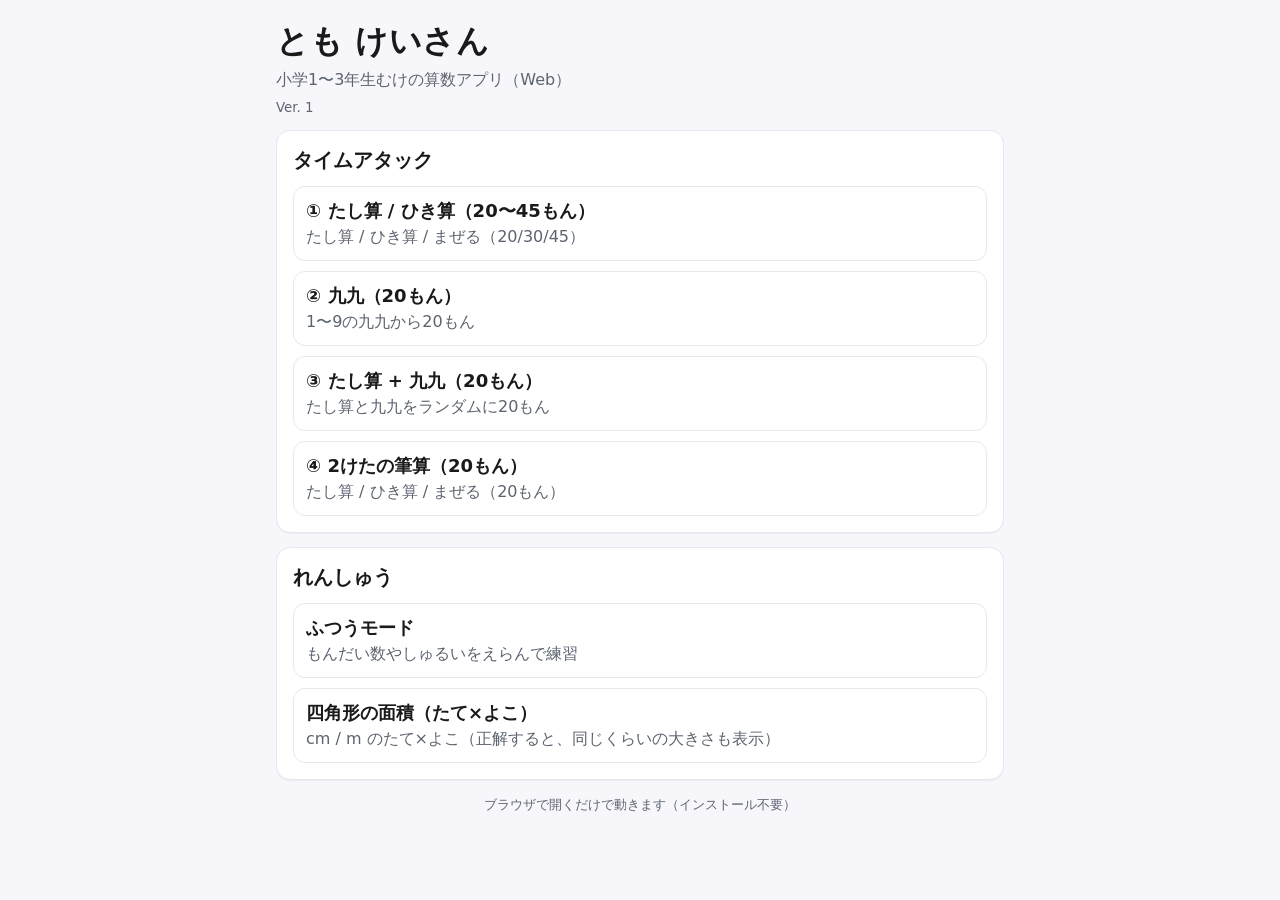
==== index.html @ 744b4805 "Add mixed difficulty setting and correct-answer celebrations" ====
<!doctype html>
<html lang="ja">
  <head>
    <meta charset="UTF-8" />
    <meta name="viewport" content="width=device-width, initial-scale=1.0" />
    <title>とも けいさん（メニュー）</title>
    <link rel="stylesheet" href="./styles.css?v=20261104-celebration1" />
  </head>
  <body>
    <main class="container">
      <header class="header">
        <h1 class="title">とも けいさん</h1>
        <p class="subtitle">小学1〜3年生むけの算数アプリ（Web）</p>
        <p class="subtitle"><small>Ver. 1</small></p>
      </header>

      <section class="card">
        <h2 class="card-title">タイムアタック</h2>

        <div class="menu">
          <a class="menu-item" href="./time-attack-addsub.html">
            <div class="menu-title">① たし算 / ひき算（20〜45もん）</div>
            <div class="menu-desc">たし算 / ひき算 / まぜる（20/30/45）</div>
          </a>

          <a class="menu-item" href="./time-attack-kuku.html">
            <div class="menu-title">② 九九（20もん）</div>
            <div class="menu-desc">1〜9の九九から20もん</div>
          </a>

          <a class="menu-item" href="./time-attack-mix-add-kuku.html">
            <div class="menu-title">③ たし算 + 九九（20もん）</div>
            <div class="menu-desc">たし算と九九をランダムに20もん</div>
          </a>

          <a class="menu-item" href="./time-attack-column-2digit.html">
            <div class="menu-title">④ 2けたの筆算（20もん）</div>
            <div class="menu-desc">たし算 / ひき算 / まぜる（20もん）</div>
          </a>
        </div>
      </section>

      <section class="card">
        <h2 class="card-title">れんしゅう</h2>
        <div class="menu">
          <a class="menu-item" href="./practice.html">
            <div class="menu-title">ふつうモード</div>
            <div class="menu-desc">もんだい数やしゅるいをえらんで練習</div>
          </a>

          <a class="menu-item" href="./area-rectangle.html">
            <div class="menu-title">四角形の面積（たて×よこ）</div>
            <div class="menu-desc">cm / m のたて×よこ（正解すると、同じくらいの大きさも表示）</div>
          </a>
        </div>
      </section>

      <footer class="footer">
        <small>ブラウザで開くだけで動きます（インストール不要）</small>
      </footer>
    </main>
  </body>
</html>
---- styles.css ----
:root {
  --bg: #f7f7fb;
  --card: #ffffff;
  --text: #1a1a1a;
  --muted: #5d6470;
  --border: #e6e8ee;
  --primary: #2f6fed;
  --primary-press: #2459be;
  --danger: #d12a2a;
  --ok: #1f7a39;
}

* {
  box-sizing: border-box;
}

body {
  margin: 0;
  background: var(--bg);
  color: var(--text);
  font-family: system-ui, -apple-system, "Hiragino Kaku Gothic ProN", "Noto Sans JP",
    "Segoe UI", sans-serif;
}

.container {
  max-width: 760px;
  margin: 0 auto;
  padding: 20px 16px 48px;
}

.header {
  margin-bottom: 14px;
}

.title {
  margin: 0;
  font-size: 32px;
  letter-spacing: 0.02em;
}

.subtitle {
  margin: 6px 0 0;
  color: var(--muted);
}

.card {
  background: var(--card);
  border: 1px solid var(--border);
  border-radius: 14px;
  padding: 16px;
  box-shadow: 0 1px 1px rgba(0, 0, 0, 0.04);
}

.card + .card {
  margin-top: 14px;
}

.card-title {
  margin: 0 0 12px;
  font-size: 20px;
}

.form-grid {
  display: grid;
  grid-template-columns: repeat(2, minmax(0, 1fr));
  gap: 12px;
}

.field {
  display: grid;
  gap: 6px;
  min-width: 0;
}

.field select {
  width: 100%;
  min-width: 0;
}

.field-label {
  color: var(--muted);
  font-size: 14px;
}

select,
input {
  font-size: 18px;
  padding: 10px 12px;
  border-radius: 10px;
  border: 1px solid var(--border);
  background: #fff;
}

.ops {
  margin: 14px 0 0;
  padding: 12px;
  border-radius: 12px;
  border: 1px solid var(--border);
}

.ops-title {
  padding: 0 6px;
  color: var(--muted);
}

.checkbox {
  display: flex;
  align-items: center;
  gap: 10px;
  font-size: 18px;
  padding: 8px 6px;
}

.checkbox input {
  width: 20px;
  height: 20px;
}

.actions {
  display: flex;
  gap: 10px;
  margin-top: 14px;
  flex-wrap: wrap;
}

.btn {
  appearance: none;
  border: 1px solid transparent;
  border-radius: 12px;
  padding: 10px 14px;
  font-size: 18px;
  cursor: pointer;
  user-select: none;
}

.btn-primary {
  background: var(--primary);
  color: #fff;
}

.btn-primary:active {
  background: var(--primary-press);
}

.btn-ghost {
  background: transparent;
  border-color: var(--border);
  color: var(--text);
}

.hint {
  margin: 12px 0 0;
  color: var(--muted);
}

.hidden {
  display: none;
}

.status-row {
  display: flex;
  align-items: center;
  justify-content: space-between;
  gap: 10px;
}

.status {
  color: var(--muted);
  font-size: 16px;
}

.dot {
  margin: 0 6px;
}

.problem {
  margin: 18px 0 14px;
  padding: 18px 12px;
  border-radius: 14px;
  background: #f3f6ff;
  border: 1px solid #dfe8ff;
}

.problem-text {
  font-size: 44px;
  font-weight: 700;
  text-align: center;
  letter-spacing: 0.02em;
}

/* --- Rectangle area (diagram) --- */
.rect-wrap {
  display: grid;
  place-items: center;
  margin-bottom: 12px;
}

.rect-svg {
  width: min(520px, 100%);
  height: auto;
}

.rect-shape {
  fill: #ffffff;
  stroke: #1d4ed8;
  stroke-width: 4;
}

.rect-measure {
  stroke: #111827;
  stroke-width: 3;
  stroke-linecap: round;
}

.rect-label {
  font-size: 20px;
  font-weight: 900;
  fill: #111827;
}

.formula {
  background: #ffffff;
  border: 1px solid #dfe8ff;
  border-radius: 14px;
  padding: 12px;
}

.formula-title {
  font-weight: 900;
  color: #1d4ed8;
  margin-bottom: 10px;
}

.formula-row {
  display: grid;
  grid-template-columns: minmax(0, 80px) auto minmax(0, 80px) auto;
  justify-content: start;
  align-items: end;
  gap: 10px;
}

.formula-row-area {
  margin-top: 12px;
}

.area-input-row {
  display: grid;
  grid-template-columns: minmax(0, 120px) auto;
  justify-content: start;
  align-items: center;
  gap: 10px;
}

.formula .answer-input {
  width: 100%;
  min-width: 0;
  max-width: 100%;
  padding: 10px 8px;
}

.area-unit {
  color: var(--muted);
  font-weight: 900;
  font-size: 18px;
  white-space: nowrap;
}

.formula-cell {
  display: grid;
  gap: 6px;
  min-width: 0;
}

.formula-caption {
  color: var(--muted);
  font-size: 14px;
  font-weight: 800;
}

.formula-x {
  font-size: 30px;
  font-weight: 900;
  padding-bottom: 10px;
}

.formula-unit {
  color: var(--muted);
  font-size: 18px;
  font-weight: 800;
  padding-bottom: 14px;
}

.area-result {
  margin-top: 12px;
  padding: 12px;
  border-radius: 14px;
  border: 1px solid var(--border);
  background: #fff;
}

.area-result-title {
  font-size: 18px;
  font-weight: 900;
}

.area-result-sub {
  margin-top: 6px;
  color: var(--muted);
  font-weight: 800;
}

.area-result-actions {
  margin-top: 10px;
  display: flex;
  gap: 10px;
  flex-wrap: wrap;
}

.answer-row {
  display: grid;
  grid-template-columns: 1fr auto;
  gap: 10px;
  align-items: center;
}

.answer-input {
  font-size: 28px;
  text-align: center;
  width: 100%;
  max-width: 100%;
  min-width: 0;
}

.feedback {
  margin: 12px 0 0;
  min-height: 1.4em;
  font-size: 18px;
  font-weight: 600;
}

.feedback.ok {
  color: var(--ok);
}

.feedback.ng {
  color: var(--danger);
}

.result-summary {
  display: grid;
  gap: 6px;
  margin-top: 4px;
}

.result-big {
  font-size: 44px;
  font-weight: 800;
}

.result-unit {
  font-size: 20px;
  font-weight: 600;
  color: var(--muted);
  margin-left: 8px;
}

.result-small {
  color: var(--muted);
}

.mistakes {
  margin-top: 16px;
  padding-top: 12px;
  border-top: 1px solid var(--border);
}

.mistakes-title {
  margin: 0 0 10px;
  font-size: 18px;
}

.mistake-list {
  margin: 0;
  padding-left: 22px;
  display: grid;
  gap: 8px;
}

.footer {
  margin-top: 14px;
  text-align: center;
  color: var(--muted);
}

.top-nav {
  margin-top: 10px;
}

.link {
  color: var(--primary);
  text-decoration: none;
  font-weight: 600;
}

.link:hover {
  text-decoration: underline;
}

.menu {
  display: grid;
  gap: 10px;
}

.menu-item {
  display: grid;
  gap: 4px;
  padding: 12px;
  border: 1px solid var(--border);
  border-radius: 12px;
  text-decoration: none;
  color: inherit;
  background: #fff;
}

.menu-item:hover {
  border-color: #cfd6e6;
  background: #fbfcff;
}

.menu-title {
  font-size: 18px;
  font-weight: 800;
}

.menu-desc {
  color: var(--muted);
}

.timer {
  font-variant-numeric: tabular-nums;
}

.column-problem {
  margin: 18px auto 14px;
  max-width: 420px;
  padding: 18px 12px;
  border-radius: 14px;
  background: #f3f6ff;
  border: 1px solid #dfe8ff;
}

.carry-row {
  display: flex;
  align-items: center;
  justify-content: flex-end;
  gap: 10px;
  margin-bottom: 8px;
}

.carry-field {
  display: inline-flex;
  align-items: center;
  gap: 10px;
}

.carry-label {
  font-weight: 800;
  color: #1d4ed8;
}


.carry-buttons {
  display: inline-flex;
  align-items: center;
  gap: 8px;
}

.carry-btn {
  appearance: none;
  border: 1px solid #c7d2fe;
  background: #fff;
  border-radius: 12px;
  font-size: 18px;
  font-weight: 900;
  padding: 8px 10px;
  min-width: 56px;
  cursor: pointer;
  user-select: none;
  touch-action: manipulation;
}

.carry-btn.is-active {
  background: #1d4ed8;
  border-color: #1d4ed8;
  color: #fff;
}

.carry-value {
  font-size: 14px;
  color: var(--muted);
  font-weight: 700;
}

.carry-hint {
  color: var(--muted);
  font-size: 13px;
}

.column-row {
  font-family: ui-monospace, SFMono-Regular, Menlo, Monaco, Consolas,
    "Liberation Mono", "Courier New", monospace;
  font-size: 44px;
  font-weight: 800;
  text-align: right;
  letter-spacing: 0.02em;
}

.column-line {
  margin: 8px 0 10px;
  border-top: 4px solid #1a1a1a;
}

.column-answer {
  display: flex;
  justify-content: flex-end;
  gap: 10px;
}

.digit-input {
  width: 70px;
  height: 68px;
  font-size: 44px;
  text-align: center;
  border-radius: 12px;
}

@media (max-width: 540px) {
  .problem {
    padding: 14px 10px;
  }

  .rect-svg {
    max-height: 160px;
  }

  .formula {
    padding: 10px;
  }

  .formula-x {
    font-size: 26px;
  }

  .status-row {
    flex-wrap: wrap;
    align-items: stretch;
  }

  .status-row .btn {
    width: 100%;
  }

  .answer-row {
    grid-template-columns: 1fr;
  }

  .answer-row .btn {
    width: 100%;
  }

  .actions {
    flex-direction: column;
    align-items: stretch;
  }

  .actions .btn,
  .actions .link,
  .actions a.btn {
    width: 100%;
    text-align: center;
  }

  .form-grid {
    grid-template-columns: minmax(0, 1fr);
  }

  .problem-text {
    font-size: 38px;
  }

  .digit-input {
    width: 62px;
    height: 62px;
    font-size: 40px;
  }

  .formula-row {
    grid-template-columns: minmax(0, 72px) auto minmax(0, 72px);
  }

  .formula-unit {
    grid-column: 1 / -1;
    padding-bottom: 0;
  }
}

/* --- On-screen numpad (mobile/tablet) --- */
.numpad {
  margin-top: 12px;
  display: block;
}

.numpad-grid {
  display: grid;
  grid-template-columns: repeat(3, 1fr);
  gap: 10px;
}

.numpad-key {
  border: 1px solid #e4e4e7;
  background: #fff;
  border-radius: 14px;
  font-size: 20px;
  font-weight: 800;
  padding: 14px 10px;
  touch-action: manipulation;
}

.numpad-key:active {
  transform: translateY(1px);
}

.numpad-fn {
  background: #f4f4f5;
}

.difficulty-control {
  margin-top: 16px;
}

.difficulty-control input[type="range"] {
  width: 100%;
  min-width: 0;
  margin: 0;
  padding: 10px 0;
  accent-color: var(--primary);
  cursor: pointer;
}

.difficulty-steps {
  display: flex;
  justify-content: space-between;
  color: var(--muted);
}

.correct-celebration {
  position: fixed;
  top: 24%;
  left: 50%;
  transform: translateX(-50%);
  width: 180px;
  height: 160px;
  z-index: 10;
  pointer-events: none;
  user-select: none;
  display: grid;
  justify-items: center;
  align-content: center;
  filter: drop-shadow(0 3px 6px rgb(97 53 112 / 15%));
}

.correct-celebration[hidden] {
  display: none;
}

.celebration-mascot {
  font-size: 64px;
  line-height: 1.1;
  animation: celebration-bounce 700ms ease-out both;
}

.celebration-praise {
  padding: 4px 14px;
  border-radius: 999px;
  background: #fff0f6;
  color: #a52c68;
  font-size: 20px;
  font-weight: 800;
  animation: celebration-bounce 700ms ease-out both;
}

.celebration-star {
  position: absolute;
  top: 35%;
  left: 44%;
  font-size: 22px;
  --angle: calc(var(--star-index) * 72deg);
  animation: celebration-sparkle 700ms ease-out both;
}

@keyframes celebration-bounce {
  0% { opacity: 0; transform: translateY(12px) scale(0.7); }
  25% { opacity: 1; transform: translateY(-6px) scale(1.08); }
  45%, 75% { opacity: 1; transform: translateY(0) scale(1); }
  100% { opacity: 0; transform: translateY(-14px) scale(0.95); }
}

@keyframes celebration-sparkle {
  0% { opacity: 0; transform: rotate(var(--angle)) translateY(-20px) rotate(calc(-1 * var(--angle))) scale(0.5); }
  25% { opacity: 1; }
  100% { opacity: 0; transform: rotate(var(--angle)) translateY(-80px) rotate(calc(-1 * var(--angle))) scale(1); }
}

@media (prefers-reduced-motion: reduce) {
  .celebration-mascot,
  .celebration-praise {
    animation: none;
  }

  .celebration-star {
    display: none;
  }
}
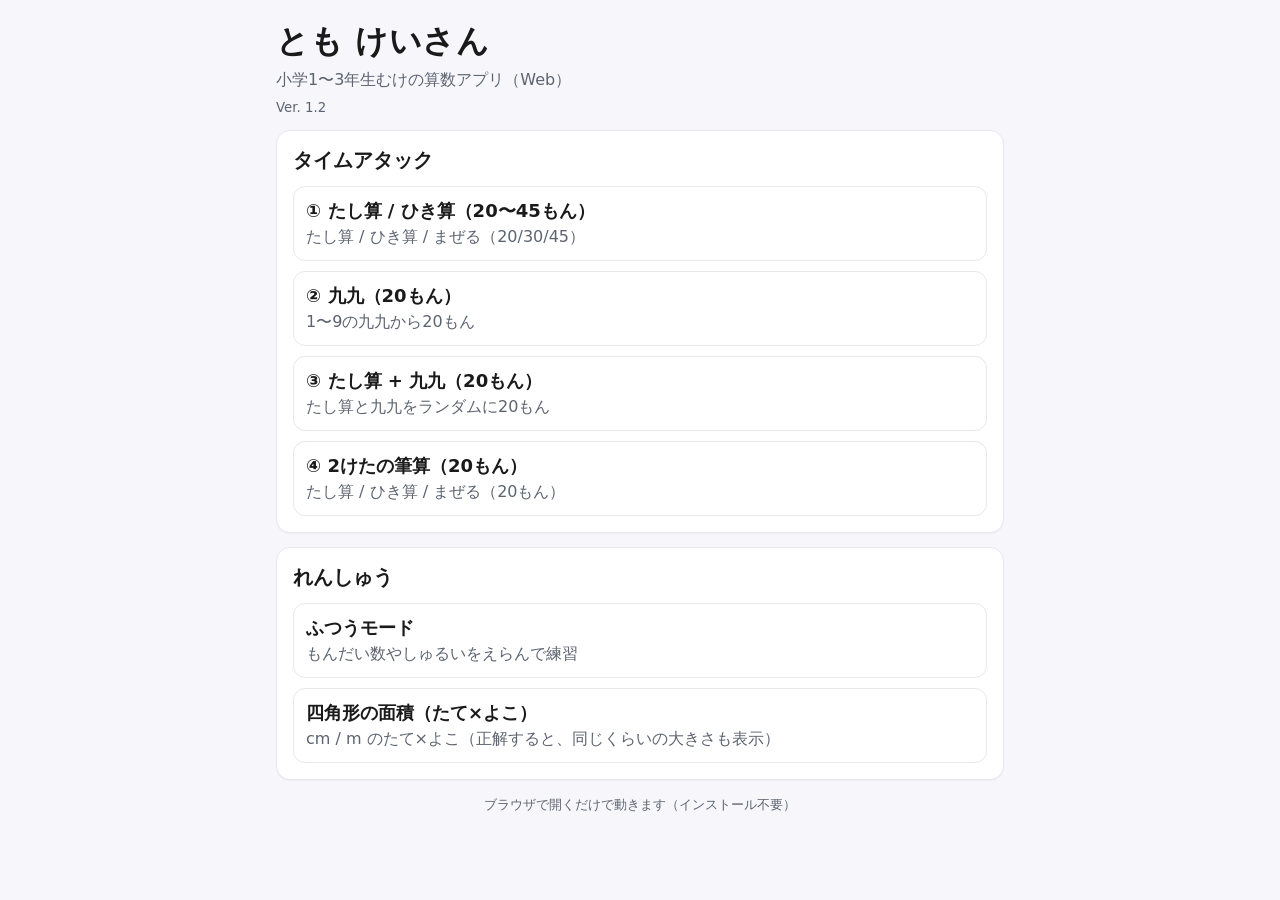
==== commit f775e1d8: "Release v1.2 with scoring, combos and varied celebrations" ====
--- a/index.html
+++ b/index.html
@@ -4,14 +4,14 @@
     <meta charset="UTF-8" />
     <meta name="viewport" content="width=device-width, initial-scale=1.0" />
     <title>とも けいさん（メニュー）</title>
-    <link rel="stylesheet" href="./styles.css?v=20261104-celebration1" />
+    <link rel="stylesheet" href="./styles.css?v=20261104-combo2" />
   </head>
   <body>
     <main class="container">
       <header class="header">
         <h1 class="title">とも けいさん</h1>
         <p class="subtitle">小学1〜3年生むけの算数アプリ（Web）</p>
-        <p class="subtitle"><small>Ver. 1</small></p>
+        <p class="subtitle"><small>Ver. 1.2</small></p>
       </header>
 
       <section class="card">
--- a/styles.css
+++ b/styles.css
@@ -658,7 +658,7 @@
   top: 24%;
   left: 50%;
   transform: translateX(-50%);
-  width: 180px;
+  width: min(240px, calc(100vw - 32px));
   height: 160px;
   z-index: 10;
   pointer-events: none;
@@ -680,6 +680,8 @@
 }
 
 .celebration-praise {
+  max-width: 100%;
+  text-align: center;
   padding: 4px 14px;
   border-radius: 999px;
   background: #fff0f6;
@@ -687,6 +689,47 @@
   font-size: 20px;
   font-weight: 800;
   animation: celebration-bounce 700ms ease-out both;
+}
+
+.celebration-combo {
+  display: block;
+  margin-top: 2px;
+  color: #804b00;
+  font-size: 17px;
+  font-weight: 800;
+}
+
+.game-score {
+  display: flex;
+  flex-wrap: wrap;
+  justify-content: space-between;
+  gap: 8px 16px;
+  margin: 14px 0;
+  padding: 12px;
+  border-radius: 12px;
+  background: #fff7e6;
+  color: #804b00;
+}
+
+.game-score > div {
+  display: flex;
+  flex-wrap: wrap;
+  align-items: baseline;
+  gap: 5px;
+  min-width: 0;
+}
+
+.game-score strong {
+  font-size: 24px;
+  overflow-wrap: anywhere;
+}
+
+.score-caption {
+  font-size: 14px;
+}
+
+.game-score-result strong {
+  font-size: 32px;
 }
 
 .celebration-star {
@@ -713,7 +756,8 @@
 
 @media (prefers-reduced-motion: reduce) {
   .celebration-mascot,
-  .celebration-praise {
+  .celebration-praise,
+  .celebration-combo {
     animation: none;
   }
 
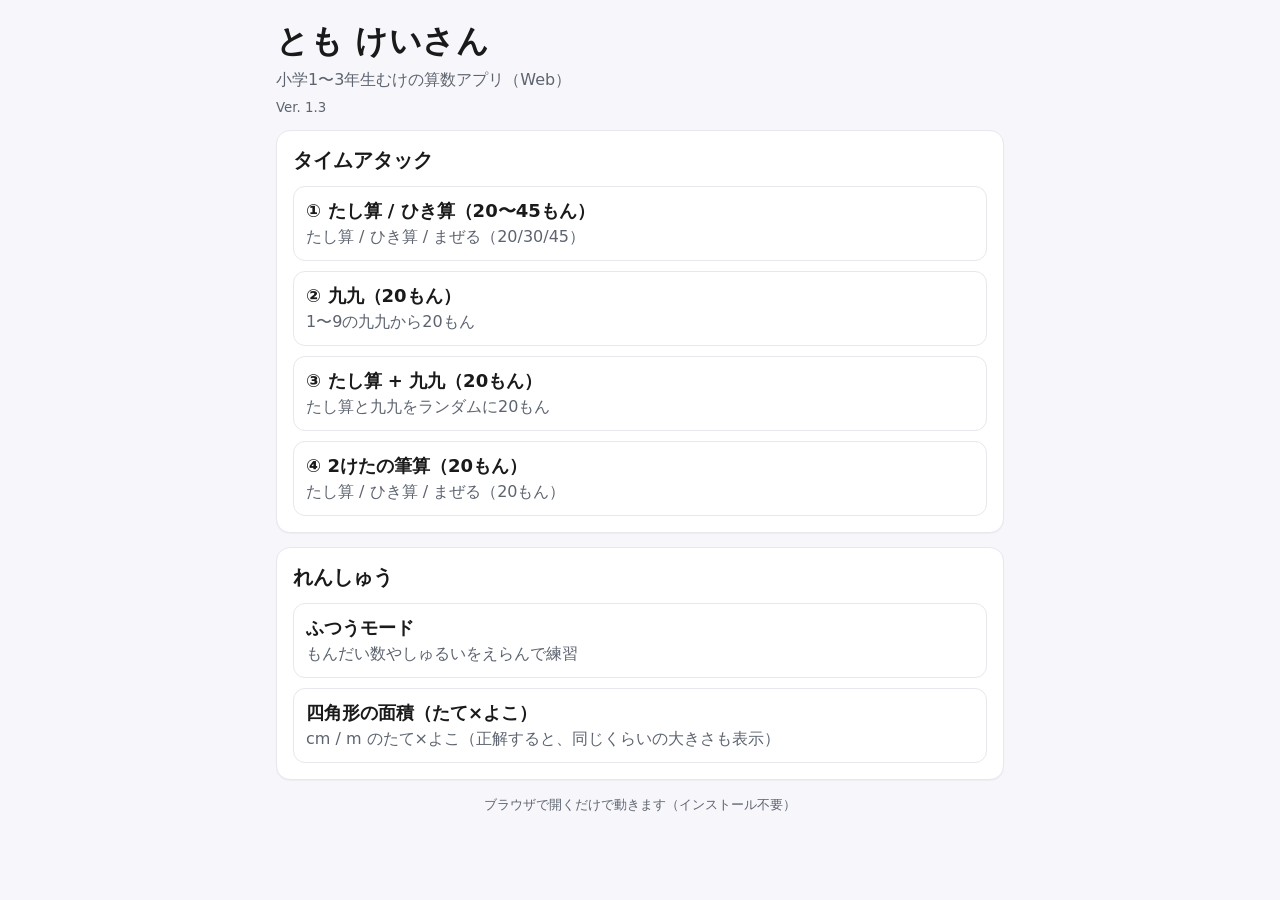
==== commit 302b7d1c: "Release v1.3 with longer reactions and larger celebrations" ====
--- a/index.html
+++ b/index.html
@@ -4,14 +4,14 @@
     <meta charset="UTF-8" />
     <meta name="viewport" content="width=device-width, initial-scale=1.0" />
     <title>とも けいさん（メニュー）</title>
-    <link rel="stylesheet" href="./styles.css?v=20261104-combo2" />
+    <link rel="stylesheet" href="./styles.css?v=20261105-v13" />
   </head>
   <body>
     <main class="container">
       <header class="header">
         <h1 class="title">とも けいさん</h1>
         <p class="subtitle">小学1〜3年生むけの算数アプリ（Web）</p>
-        <p class="subtitle"><small>Ver. 1.2</small></p>
+        <p class="subtitle"><small>Ver. 1.3</small></p>
       </header>
 
       <section class="card">
--- a/styles.css
+++ b/styles.css
@@ -658,8 +658,8 @@
   top: 24%;
   left: 50%;
   transform: translateX(-50%);
-  width: min(240px, calc(100vw - 32px));
-  height: 160px;
+  width: min(260px, calc(100vw - 32px));
+  height: 190px;
   z-index: 10;
   pointer-events: none;
   user-select: none;
@@ -674,9 +674,39 @@
 }
 
 .celebration-mascot {
-  font-size: 64px;
+  position: relative;
+  font-size: 80px;
   line-height: 1.1;
-  animation: celebration-bounce 700ms ease-out both;
+  animation: celebration-bounce 1200ms ease-out both;
+}
+
+.encouragement-face {
+  position: absolute;
+  right: -8px;
+  bottom: -2px;
+  font-size: 30px;
+}
+
+.correct-celebration.is-encouragement {
+  width: min(240px, calc(100vw - 32px));
+  height: 160px;
+}
+
+.is-encouragement .celebration-mascot {
+  font-size: 56px;
+  animation-name: encouragement-nod;
+}
+
+.is-encouragement .celebration-praise {
+  font-size: 18px;
+  background: #eef4ff;
+  color: #375b85;
+}
+
+@keyframes encouragement-nod {
+  0% { opacity: 0; transform: translateY(-8px) rotate(-8deg); }
+  30%, 75% { opacity: 1; transform: translateY(4px) rotate(-5deg); }
+  100% { opacity: 0; transform: translateY(8px) rotate(0); }
 }
 
 .celebration-praise {
@@ -686,9 +716,9 @@
   border-radius: 999px;
   background: #fff0f6;
   color: #a52c68;
-  font-size: 20px;
-  font-weight: 800;
-  animation: celebration-bounce 700ms ease-out both;
+  font-size: 22px;
+  font-weight: 800;
+  animation: celebration-bounce 1200ms ease-out both;
 }
 
 .celebration-combo {
@@ -738,7 +768,7 @@
   left: 44%;
   font-size: 22px;
   --angle: calc(var(--star-index) * 72deg);
-  animation: celebration-sparkle 700ms ease-out both;
+  animation: celebration-sparkle 1200ms ease-out both;
 }
 
 @keyframes celebration-bounce {
@@ -756,6 +786,7 @@
 
 @media (prefers-reduced-motion: reduce) {
   .celebration-mascot,
+  .is-encouragement .celebration-mascot,
   .celebration-praise,
   .celebration-combo {
     animation: none;
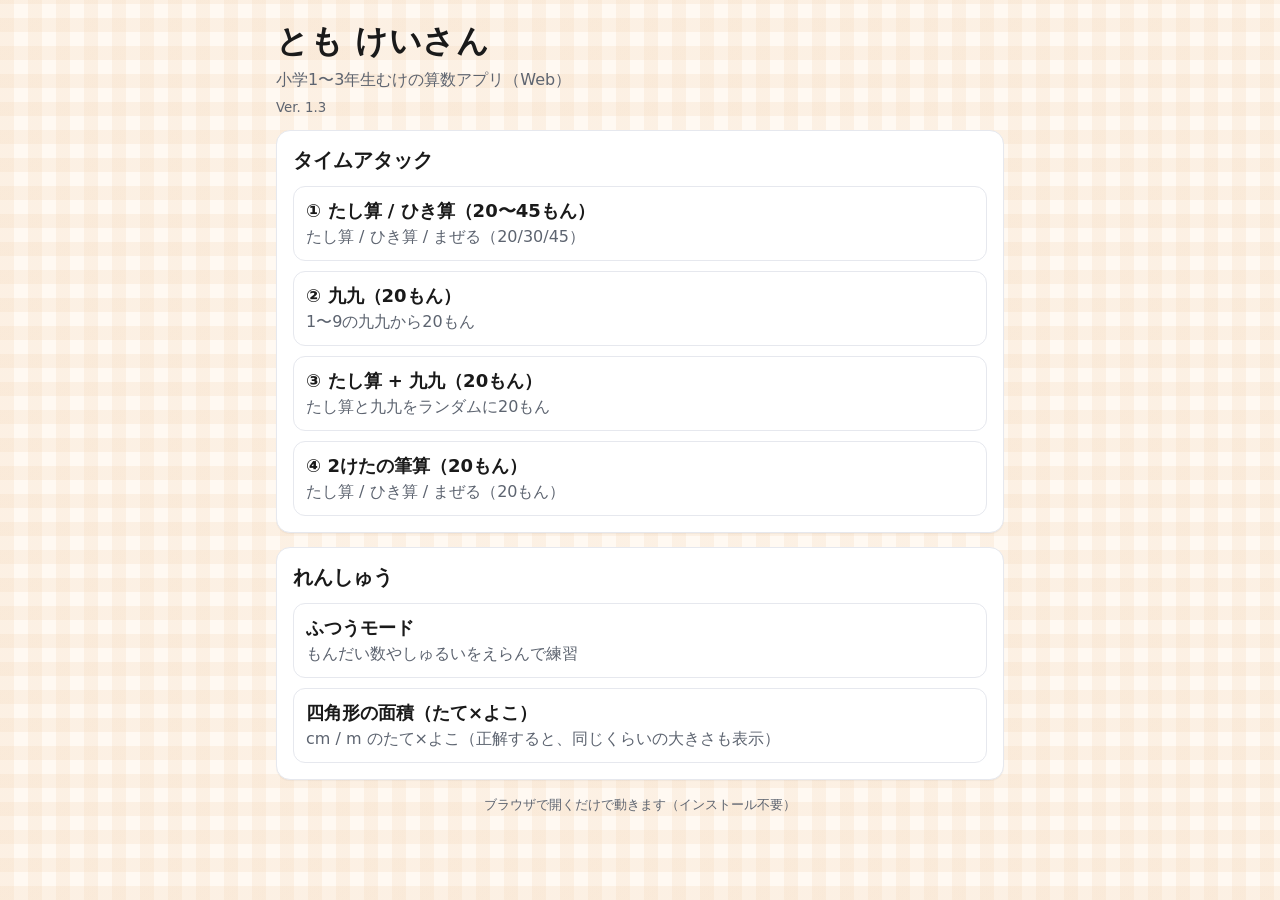
==== commit f5645750: "Add random pastel backgrounds and correct combo counting" ====
--- a/index.html
+++ b/index.html
@@ -3,8 +3,9 @@
   <head>
     <meta charset="UTF-8" />
     <meta name="viewport" content="width=device-width, initial-scale=1.0" />
-    <title>とも けいさん（メニュー）</title>
-    <link rel="stylesheet" href="./styles.css?v=20261105-v13" />
+    <title>とも けいさん Ver. 1.3（メニュー）</title>
+    <link rel="stylesheet" href="./styles.css?v=20261105-patterns1" />
+    <script src="./background.js?v=20261105-patterns1" defer></script>
   </head>
   <body>
     <main class="container">
--- a/styles.css
+++ b/styles.css
@@ -796,3 +796,40 @@
     display: none;
   }
 }
+
+/* 淡い柄はカードの外側に表示し、問題の読みやすさを保つ。 */
+body {
+  min-height: 100vh;
+}
+
+:root[data-background="dots"] body {
+  background-color: #f3faf6;
+  background-image: radial-gradient(circle, #c6e1d2 2px, transparent 3px), radial-gradient(circle, #e6d8bb 2px, transparent 3px);
+  background-size: 40px 40px;
+  background-position: 0 0, 20px 20px;
+}
+
+:root[data-background="gingham"] body {
+  background-color: #fff9f2;
+  background-image: repeating-linear-gradient(0deg, #f4d9bd45 0 14px, transparent 14px 28px), repeating-linear-gradient(90deg, #f4d9bd45 0 14px, transparent 14px 28px);
+}
+
+:root[data-background="stars"] body {
+  background-color: #f5f4ff;
+  background-image: url("data:image/svg+xml,%3Csvg%20xmlns%3D%22http%3A%2F%2Fwww.w3.org%2F2000%2Fsvg%22%20width%3D%2272%22%20height%3D%2272%22%20viewBox%3D%220%200%2072%2072%22%3E%3Cpath%20d%3D%22m18%208%203%207%208%201-6%205%202%208-7-4-7%204%202-8-6-5%208-1z%22%20fill%3D%22%23c8b9ed%22%20opacity%3D%22.45%22%2F%3E%3Cpath%20d%3D%22m55%2042%202%205%206%201-4%204%201%206-5-3-5%203%201-6-4-4%206-1z%22%20fill%3D%22%23ead6a2%22%20opacity%3D%22.5%22%2F%3E%3C%2Fsvg%3E");
+}
+
+:root[data-background="hearts"] body {
+  background-color: #fff5f8;
+  background-image: url("data:image/svg+xml,%3Csvg%20xmlns%3D%22http%3A%2F%2Fwww.w3.org%2F2000%2Fsvg%22%20width%3D%2272%22%20height%3D%2272%22%20viewBox%3D%220%200%2072%2072%22%3E%3Cpath%20d%3D%22M12%2018C1%2010%207%201%2014%207c7-6%2013%203%202%2011l-2%202z%22%20fill%3D%22%23eeb8cc%22%20opacity%3D%22.4%22%2F%3E%3Cpath%20d%3D%22M48%2053c-11-8-5-17%202-11%207-6%2013%203%202%2011l-2%202z%22%20fill%3D%22%23d6c2eb%22%20opacity%3D%22.35%22%2F%3E%3C%2Fsvg%3E");
+}
+
+:root[data-background="flowers"] body {
+  background-color: #fffaf1;
+  background-image: url("data:image/svg+xml,%3Csvg%20xmlns%3D%22http%3A%2F%2Fwww.w3.org%2F2000%2Fsvg%22%20width%3D%2272%22%20height%3D%2272%22%20viewBox%3D%220%200%2072%2072%22%3E%3Cg%20fill%3D%22%23e6b6c9%22%20opacity%3D%22.4%22%3E%3Ccircle%20cx%3D%2220%22%20cy%3D%2212%22%20r%3D%226%22%2F%3E%3Ccircle%20cx%3D%2228%22%20cy%3D%2220%22%20r%3D%226%22%2F%3E%3Ccircle%20cx%3D%2220%22%20cy%3D%2228%22%20r%3D%226%22%2F%3E%3Ccircle%20cx%3D%2212%22%20cy%3D%2220%22%20r%3D%226%22%2F%3E%3C%2Fg%3E%3Ccircle%20cx%3D%2220%22%20cy%3D%2220%22%20r%3D%224%22%20fill%3D%22%23efdaa3%22%2F%3E%3Cg%20fill%3D%22%23bddbc6%22%20opacity%3D%22.45%22%3E%3Cellipse%20cx%3D%2250%22%20cy%3D%2251%22%20rx%3D%228%22%20ry%3D%224%22%20transform%3D%22rotate%28-35%2050%2051%29%22%2F%3E%3C%2Fg%3E%3C%2Fsvg%3E");
+}
+
+:root[data-background="clouds"] body {
+  background-color: #f1f9ff;
+  background-image: url("data:image/svg+xml,%3Csvg%20xmlns%3D%22http%3A%2F%2Fwww.w3.org%2F2000%2Fsvg%22%20width%3D%2272%22%20height%3D%2272%22%20viewBox%3D%220%200%2072%2072%22%3E%3Cpath%20d%3D%22M9%2028a7%207%200%200%201%201-14%2010%2010%200%200%201%2019-2%208%208%200%200%201%201%2016z%22%20fill%3D%22%23c4deef%22%20opacity%3D%22.45%22%2F%3E%3Ccircle%20cx%3D%2253%22%20cy%3D%2251%22%20r%3D%226%22%20fill%3D%22%23f4dfa7%22%20opacity%3D%22.55%22%2F%3E%3C%2Fsvg%3E");
+}
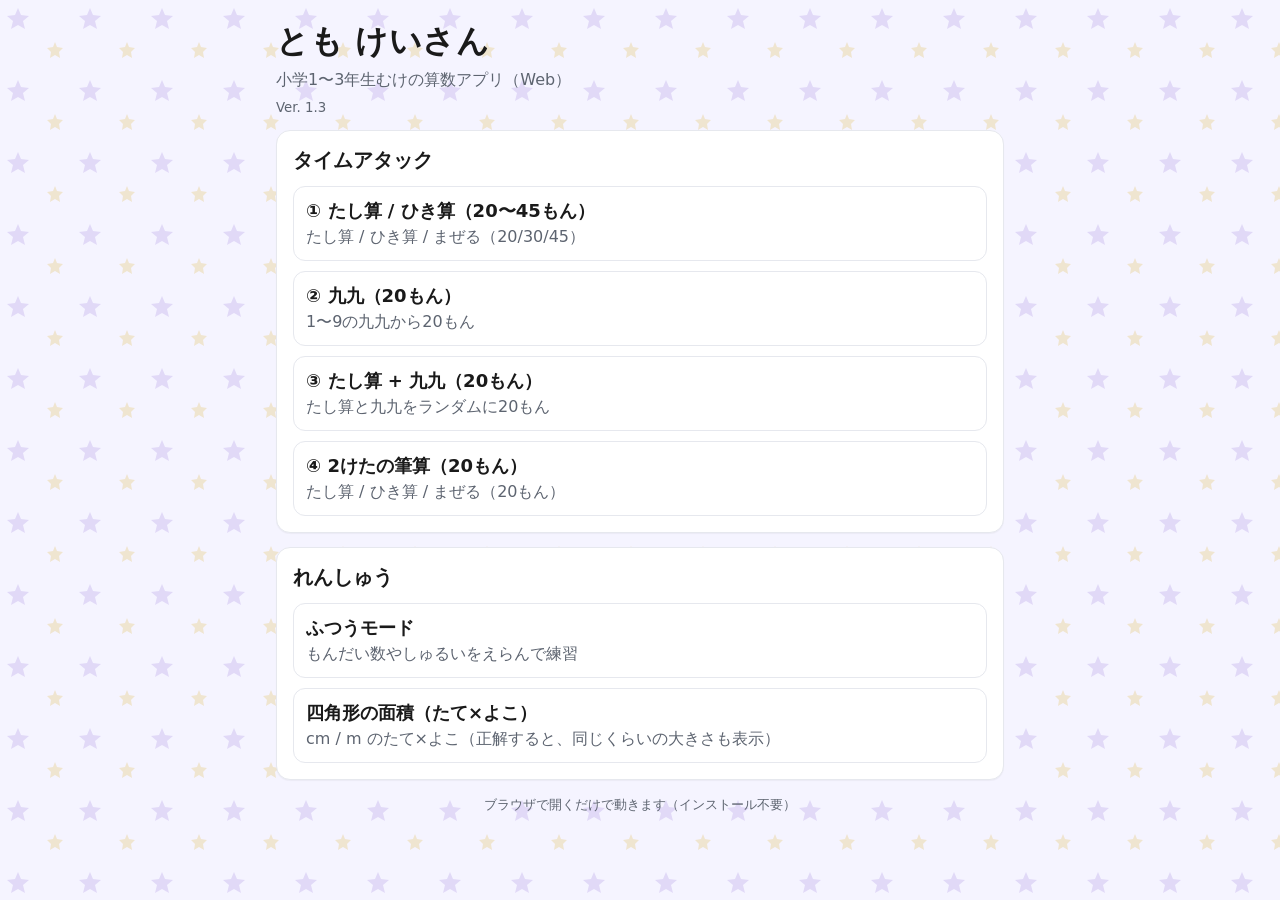
==== commit 96aaedcf: "Save scores locally and display rankings after each quiz" ====
--- a/index.html
+++ b/index.html
@@ -4,7 +4,7 @@
     <meta charset="UTF-8" />
     <meta name="viewport" content="width=device-width, initial-scale=1.0" />
     <title>とも けいさん Ver. 1.3（メニュー）</title>
-    <link rel="stylesheet" href="./styles.css?v=20261105-patterns1" />
+    <link rel="stylesheet" href="./styles.css?v=20261105-ranking1" />
     <script src="./background.js?v=20261105-patterns1" defer></script>
   </head>
   <body>
--- a/styles.css
+++ b/styles.css
@@ -833,3 +833,66 @@
   background-color: #f1f9ff;
   background-image: url("data:image/svg+xml,%3Csvg%20xmlns%3D%22http%3A%2F%2Fwww.w3.org%2F2000%2Fsvg%22%20width%3D%2272%22%20height%3D%2272%22%20viewBox%3D%220%200%2072%2072%22%3E%3Cpath%20d%3D%22M9%2028a7%207%200%200%201%201-14%2010%2010%200%200%201%2019-2%208%208%200%200%201%201%2016z%22%20fill%3D%22%23c4deef%22%20opacity%3D%22.45%22%2F%3E%3Ccircle%20cx%3D%2253%22%20cy%3D%2251%22%20r%3D%226%22%20fill%3D%22%23f4dfa7%22%20opacity%3D%22.55%22%2F%3E%3C%2Fsvg%3E");
 }
+
+.rankings {
+  margin-top: 20px;
+  padding-top: 16px;
+  border-top: 1px solid var(--border);
+}
+
+.rankings-title {
+  margin: 0 0 8px;
+  font-size: 20px;
+}
+
+.rankings-caption,
+.rankings-note {
+  font-size: 14px;
+  line-height: 1.7;
+  overflow-wrap: anywhere;
+}
+
+.rankings-caption {
+  color: var(--muted);
+}
+
+.ranking-list {
+  list-style: none;
+  padding: 0;
+  display: grid;
+  gap: 8px;
+}
+
+.ranking-entry {
+  display: grid;
+  grid-template-columns: 42px minmax(0, 1fr);
+  gap: 10px;
+  padding: 12px;
+  border: 1px solid var(--border);
+  border-radius: 12px;
+  background: #fff;
+}
+
+.ranking-entry.is-current {
+  border-color: #e7bf62;
+  background: #fff9e9;
+}
+
+.ranking-position {
+  font-size: 20px;
+  font-weight: 800;
+  color: #8a6518;
+}
+
+.ranking-points {
+  font-size: 20px;
+  overflow-wrap: anywhere;
+}
+
+.ranking-details {
+  margin-top: 4px;
+  color: var(--muted);
+  font-size: 13px;
+  line-height: 1.6;
+  overflow-wrap: anywhere;
+}
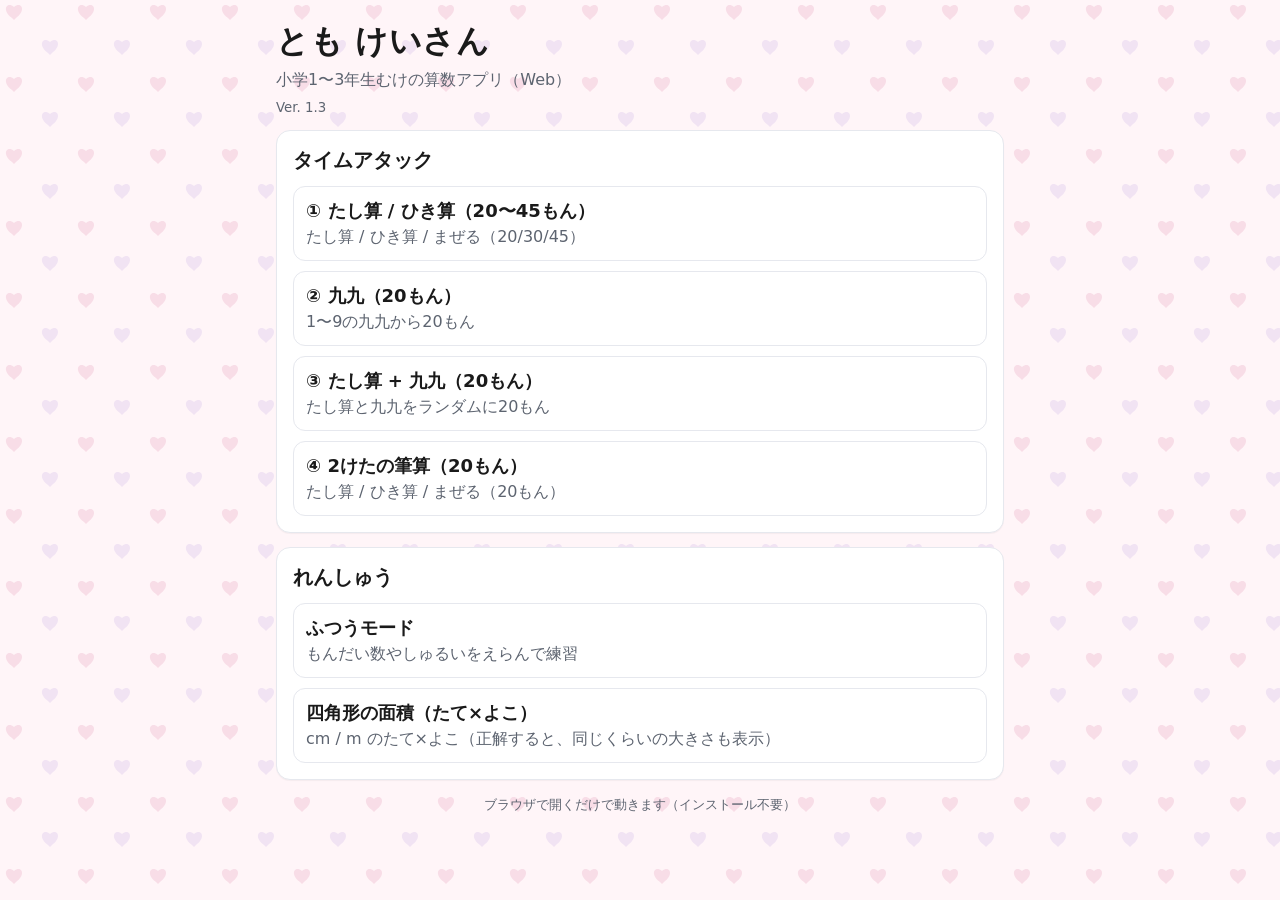
==== commit 0c9e780d: "Set character reaction duration to one second" ====
--- a/index.html
+++ b/index.html
@@ -4,7 +4,7 @@
     <meta charset="UTF-8" />
     <meta name="viewport" content="width=device-width, initial-scale=1.0" />
     <title>とも けいさん Ver. 1.3（メニュー）</title>
-    <link rel="stylesheet" href="./styles.css?v=20261105-ranking1" />
+    <link rel="stylesheet" href="./styles.css?v=20261105-one-second" />
     <script src="./background.js?v=20261105-patterns1" defer></script>
   </head>
   <body>
--- a/styles.css
+++ b/styles.css
@@ -677,7 +677,7 @@
   position: relative;
   font-size: 80px;
   line-height: 1.1;
-  animation: celebration-bounce 1200ms ease-out both;
+  animation: celebration-bounce 1000ms ease-out both;
 }
 
 .encouragement-face {
@@ -718,7 +718,7 @@
   color: #a52c68;
   font-size: 22px;
   font-weight: 800;
-  animation: celebration-bounce 1200ms ease-out both;
+  animation: celebration-bounce 1000ms ease-out both;
 }
 
 .celebration-combo {
@@ -768,7 +768,7 @@
   left: 44%;
   font-size: 22px;
   --angle: calc(var(--star-index) * 72deg);
-  animation: celebration-sparkle 1200ms ease-out both;
+  animation: celebration-sparkle 1000ms ease-out both;
 }
 
 @keyframes celebration-bounce {
